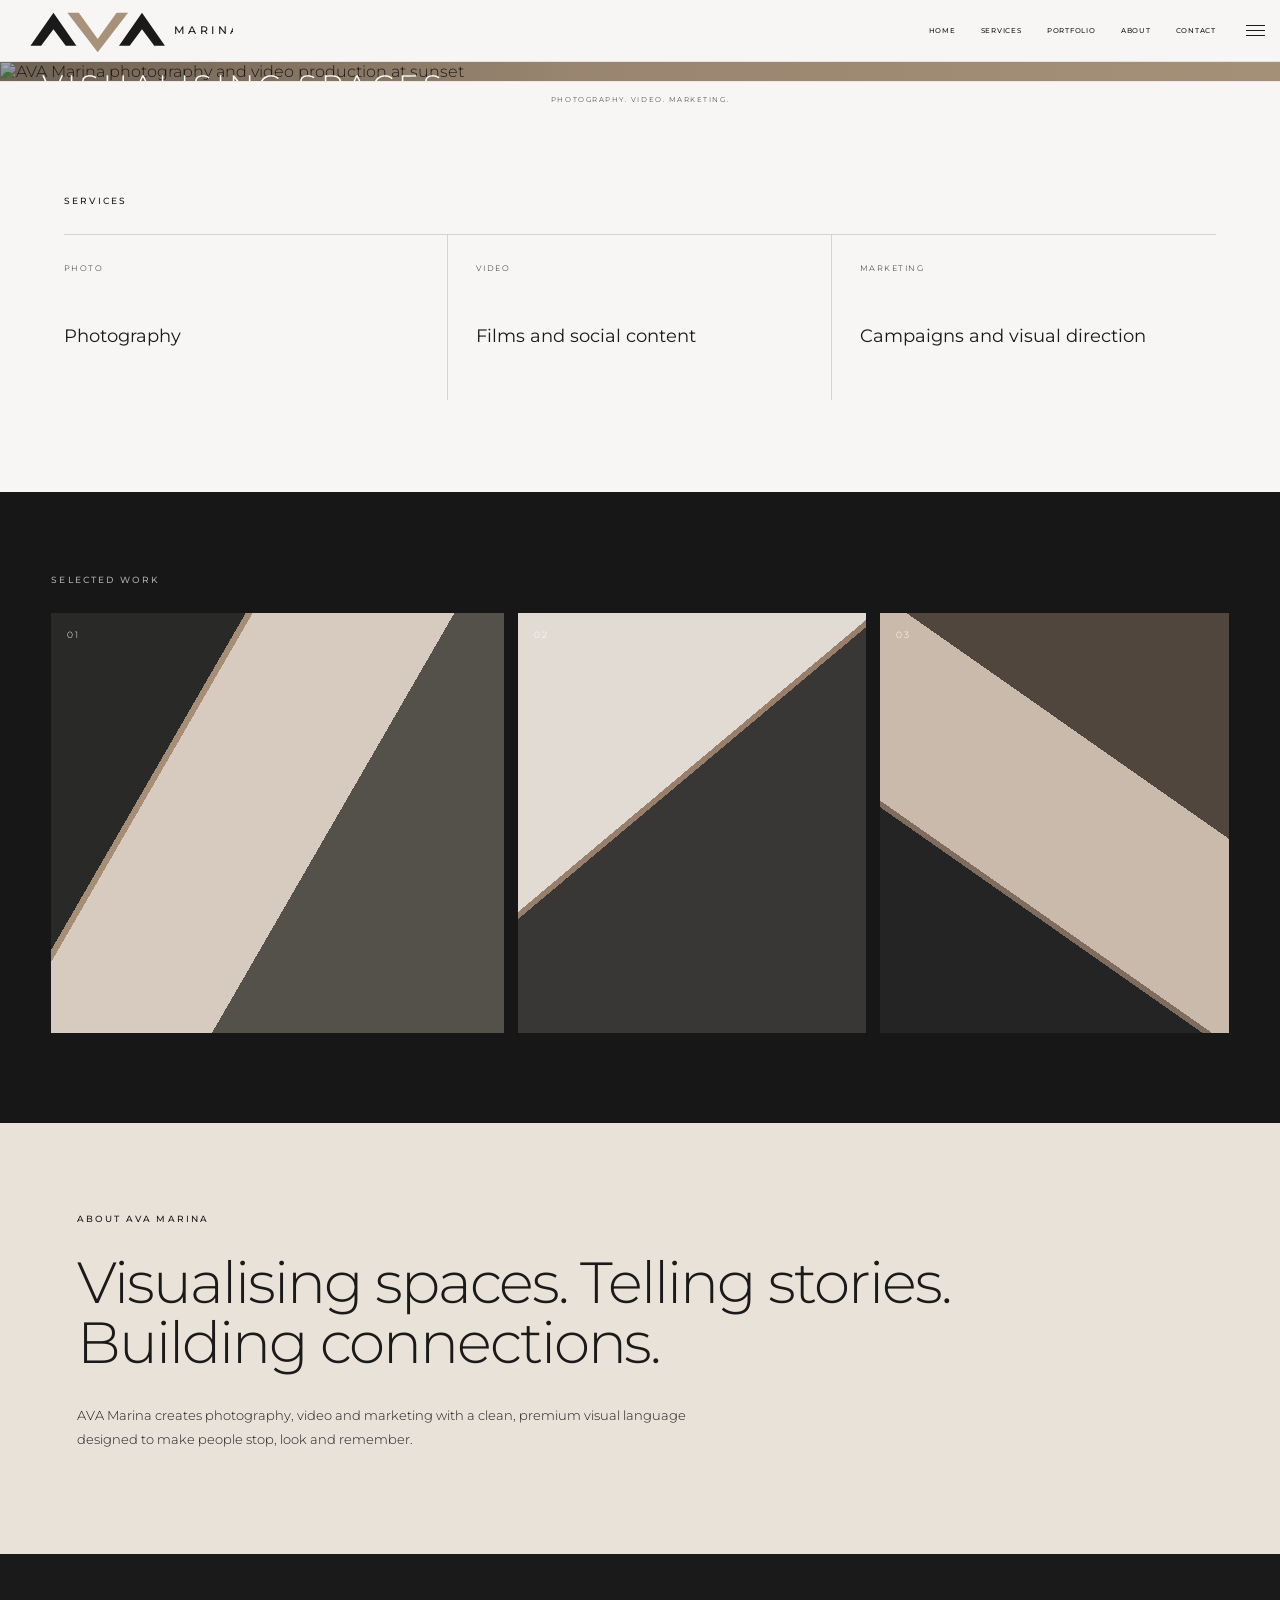
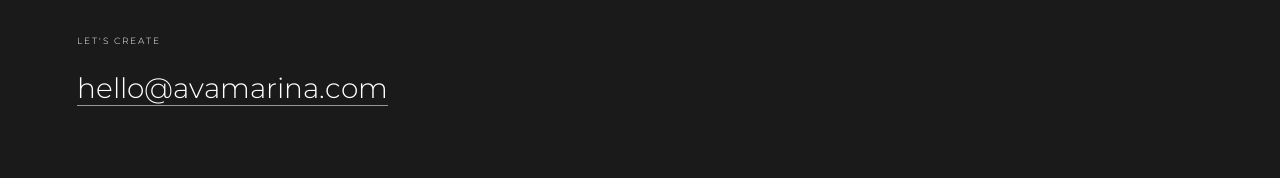
==== index.html @ 5faf7d28 "Add files via upload" ====
<!doctype html>
<html lang="en">
<head>
  <meta charset="utf-8">
  <meta name="viewport" content="width=device-width, initial-scale=1">
  <meta name="theme-color" content="#f7f6f4">
  <title>AVA Marina — Photography, Video & Marketing</title>
  <meta name="description" content="AVA Marina — photography, video and marketing.">
  <link rel="preconnect" href="https://fonts.googleapis.com">
  <link rel="preconnect" href="https://fonts.gstatic.com" crossorigin>
  <link href="https://fonts.googleapis.com/css2?family=Montserrat:wght@300;400;500;600&display=swap" rel="stylesheet">
  <link rel="stylesheet" href="styles.css">
</head>
<body>
<header class="topbar">
  <a class="brand brand-horizontal" href="#" aria-label="AVA Marina home">
    <svg viewBox="0 0 250 66" class="horizontal-logo" role="img" aria-label="AVA Marina">
      <g transform="translate(0,3)">
        <path d="M3 49 31 9l28 40H46L31 29 16 49Z" fill="#1A1A1A"/>
        <path d="M48 9h14l23 32 23-32h14L85 57Z" fill="#A8927A"/>
        <path d="M111 49 139 9l28 40h-13l-15-20-15 20Z" fill="#1A1A1A"/>
      </g>
      <text x="178" y="38" font-family="Montserrat, Arial, sans-serif" font-size="13" font-weight="500" letter-spacing="4.2" fill="#1A1A1A">MARINA</text>
    </svg>
  </a>

  <nav>
    <a href="#">HOME</a>
    <a href="#services">SERVICES</a>
    <a href="#portfolio">PORTFOLIO</a>
    <a href="#about">ABOUT</a>
    <a href="#contact">CONTACT</a>
  </nav>

  <button class="menu" aria-label="Menu" aria-expanded="false">
    <span></span><span></span><span></span>
  </button>
</header>

<main>
  <section class="hero">
    <img src="assets/hero-clean.png" alt="AVA Marina photography and video production at sunset">
    <div class="hero-overlay"></div>
    <div class="hero-copy">
      <h1>VISUALISING SPACES.<br>TELLING STORIES.<br>BUILDING CONNECTIONS.</h1>
      <a class="hero-btn" href="#contact">LET'S CREATE</a>
    </div>
  </section>

  <section class="tagline">
    PHOTOGRAPHY. VIDEO. MARKETING.
  </section>

  <section class="below" id="services">
    <p class="eyebrow">SERVICES</p>
    <div class="service-grid">
      <a href="photography.html"><span>PHOTO</span><strong>Photography</strong></a>
      <a href="video.html"><span>VIDEO</span><strong>Films and social content</strong></a>
      <a href="marketing.html"><span>MARKETING</span><strong>Campaigns and visual direction</strong></a>
    </div>
  </section>

  <section class="portfolio" id="portfolio">
    <p class="eyebrow light">SELECTED WORK</p>
    <div class="portfolio-grid">
      <div class="portfolio-card card-a"><span>01</span></div>
      <div class="portfolio-card card-b"><span>02</span></div>
      <div class="portfolio-card card-c"><span>03</span></div>
    </div>
  </section>

  <section class="about" id="about">
    <p class="eyebrow">ABOUT AVA MARINA</p>
    <h2>Visualising spaces. Telling stories. Building connections.</h2>
    <p class="about-copy">AVA Marina creates photography, video and marketing with a clean, premium visual language designed to make people stop, look and remember.</p>
  </section>

  <section class="contact" id="contact">
    <p>LET'S CREATE</p>
    <a href="mailto:hello@avamarina.com">hello@avamarina.com</a>
  </section>
</main>

<script>
const btn = document.querySelector('.menu');
const nav = document.querySelector('nav');
btn?.addEventListener('click', () => {
  const open = nav.classList.toggle('open');
  btn.setAttribute('aria-expanded', String(open));
});
</script>
</body>
</html>
---- styles.css ----
:root{
  --charcoal:#1A1A1A;
  --taupe:#A8927A;
  --sand:#D9D2C7;
  --off:#F7F6F4;
}
*{box-sizing:border-box}
html{scroll-behavior:smooth}
body{
  margin:0;
  background:var(--off);
  color:var(--charcoal);
  font-family:"Montserrat",Arial,sans-serif;
  font-weight:300;
}
a{color:inherit;text-decoration:none}

.topbar{
  height:62px;
  display:grid;
  grid-template-columns:1fr auto auto;
  align-items:center;
  gap:26px;
  padding:0 12px 0 28px;
  background:var(--off);
  border-bottom:1px solid rgba(0,0,0,.08);
}
.brand-horizontal{
  display:flex;
  align-items:center;
  width:max-content;
}
.horizontal-logo{
  width:205px;
  height:auto;
  display:block;
}
nav{
  display:flex;
  align-items:center;
  gap:25px;
  justify-self:end;
}
nav a{
  font-size:7px;
  letter-spacing:.11em;
  font-weight:500;
}
.menu{
  border:0;
  background:transparent;
  width:26px;
  height:28px;
  padding:4px;
  display:flex;
  flex-direction:column;
  justify-content:center;
  gap:4px;
}
.menu span{
  width:19px;
  height:1px;
  background:var(--charcoal);
  display:block;
}

.hero{
  position:relative;
  width:100%;
  overflow:hidden;
  background:#a8927a;
}
.hero img{
  display:block;
  width:100%;
  height:auto;
}
.hero-overlay{
  position:absolute;
  inset:0;
  background:linear-gradient(90deg,rgba(20,20,20,.38) 0%,rgba(20,20,20,.10) 45%,rgba(20,20,20,.02) 100%);
}
.hero-copy{
  position:absolute;
  left:3.3%;
  top:21%;
  z-index:2;
  color:#fff;
  display:flex;
  flex-direction:column;
  align-items:flex-start;
}
.hero-copy h1{
  margin:0 0 26px;
  font-size:clamp(22px,2.4vw,40px);
  line-height:1.35;
  letter-spacing:.13em;
  font-weight:300;
  text-shadow:0 1px 4px rgba(0,0,0,.12);
}
.hero-btn{
  width:142px;
  height:46px;
  display:flex;
  align-items:center;
  justify-content:center;
  text-align:center;
  border:1px solid rgba(255,255,255,.9);
  font-size:9px;
  letter-spacing:.13em;
  font-weight:500;
  line-height:1;
  transition:.2s ease;
}
.hero-btn:hover{
  background:#fff;
  color:#1a1a1a;
}

.tagline{
  height:36px;
  display:flex;
  align-items:center;
  justify-content:center;
  font-size:7px;
  letter-spacing:.22em;
  border-top:1px solid rgba(0,0,0,.06);
}

.below{
  padding:78px 5vw 92px;
}
.eyebrow{
  margin:0 0 28px;
  font-size:9px;
  letter-spacing:.24em;
  font-weight:500;
}
.service-grid{
  display:grid;
  grid-template-columns:repeat(3,1fr);
  border-top:1px solid rgba(0,0,0,.14);
}
.service-grid a{
  min-height:165px;
  padding:28px 28px 22px 0;
  border-right:1px solid rgba(0,0,0,.14);
}
.service-grid a+a{padding-left:28px}
.service-grid a:last-child{border-right:0}
.service-grid span{
  display:block;
  font-size:8px;
  letter-spacing:.18em;
  margin-bottom:52px;
}
.service-grid strong{
  font-size:18px;
  font-weight:400;
}

.portfolio{
  padding:82px 4vw 90px;
  background:#171717;
  color:#fff;
}
.eyebrow.light{color:#aaa}
.portfolio-grid{
  display:grid;
  grid-template-columns:1.3fr 1fr 1fr;
  gap:14px;
}
.portfolio-card{
  min-height:420px;
  position:relative;
  overflow:hidden;
}
.portfolio-card span{
  position:absolute;
  top:16px;
  left:16px;
  font-size:9px;
  letter-spacing:.16em;
}
.card-a{
  background:linear-gradient(120deg,#292a28 0 28%,#a58d76 28% 29%,#d7cbc0 29% 58%,#54504a 58%);
}
.card-b{
  background:linear-gradient(140deg,#e2dbd3 0 42%,#987f6b 42% 43%,#393735 43%);
}
.card-c{
  background:linear-gradient(35deg,#242424 0 34%,#806c5c 34% 35%,#c9baab 35% 66%,#50463d 66%);
}

.about{
  padding:90px 6vw;
  background:#E9E2D9;
}
.about h2{
  margin:0;
  max-width:950px;
  font-size:clamp(34px,4.5vw,62px);
  line-height:1.05;
  font-weight:300;
  letter-spacing:-.035em;
}
.about-copy{
  max-width:660px;
  margin-top:30px;
  font-size:13px;
  line-height:1.85;
}

.contact{
  padding:72px 6vw;
  background:var(--charcoal);
  color:#fff;
}
.contact p{
  font-size:9px;
  letter-spacing:.22em;
}
.contact a{
  display:inline-block;
  margin-top:16px;
  font-size:28px;
  border-bottom:1px solid rgba(255,255,255,.55);
}

@media(max-width:820px){
  .topbar{
    height:66px;
    grid-template-columns:1fr auto;
    padding:0 18px;
    position:relative;
    z-index:10;
  }
  .horizontal-logo{width:180px}
  nav{
    display:none;
    position:absolute;
    top:66px;
    left:0;
    right:0;
    background:var(--off);
    padding:18px;
    flex-direction:column;
    align-items:flex-start;
    border-top:1px solid rgba(0,0,0,.08);
  }
  nav.open{display:flex}
  .hero{aspect-ratio:16/10}
  .hero img{
    width:100%;
    height:100%;
    object-fit:cover;
    object-position:center;
  }
  .hero-copy{left:7%;top:18%}
  .hero-copy h1{
    font-size:clamp(18px,5.6vw,26px);
    line-height:1.45;
    letter-spacing:.11em;
  }
  .hero-btn{
    width:132px;
    height:42px;
    font-size:8px;
  }
  .tagline{
    font-size:6px;
    letter-spacing:.15em;
    text-align:center;
    padding:0 16px;
  }
  .service-grid{grid-template-columns:1fr}
  .service-grid a,.service-grid a+a{
    min-height:118px;
    padding:24px 0;
    border-right:0;
    border-bottom:1px solid rgba(0,0,0,.14);
  }
  .service-grid span{margin-bottom:24px}
  .portfolio-grid{grid-template-columns:1fr}
  .portfolio-card{min-height:320px}
}
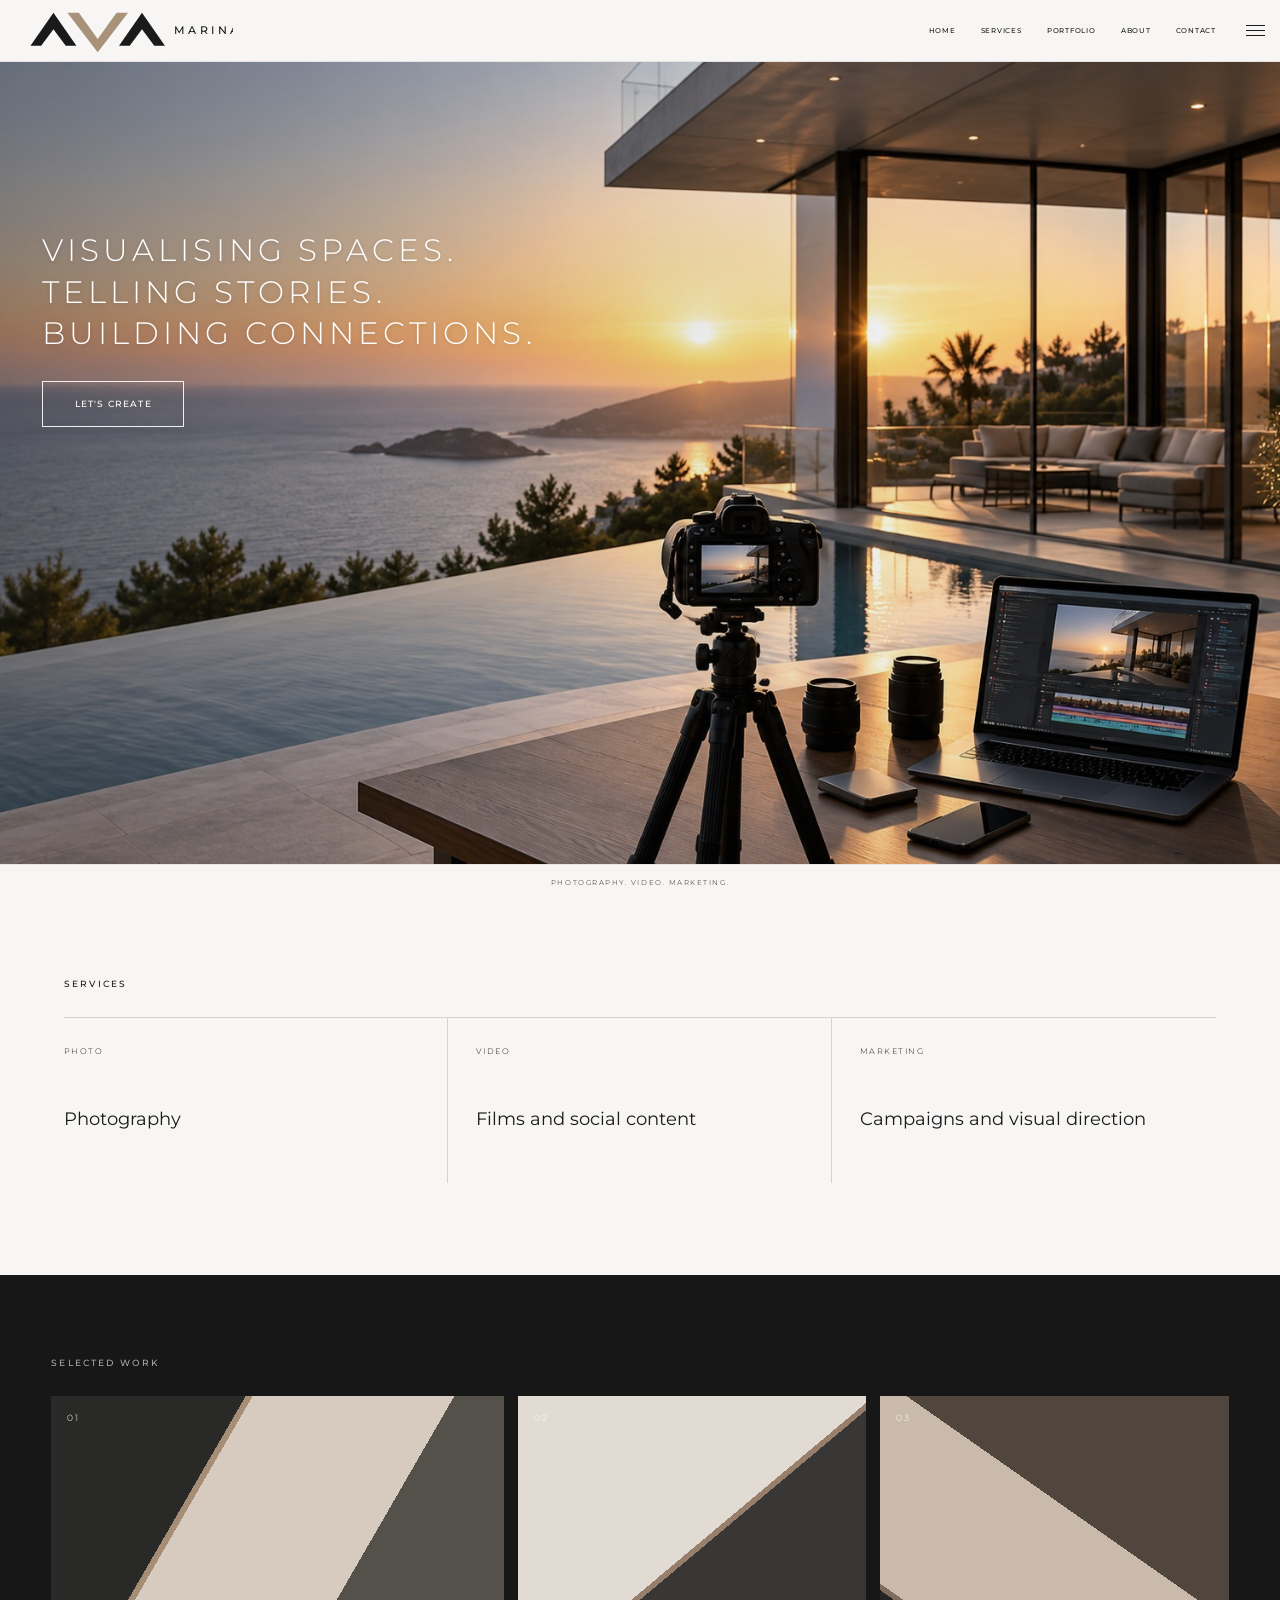
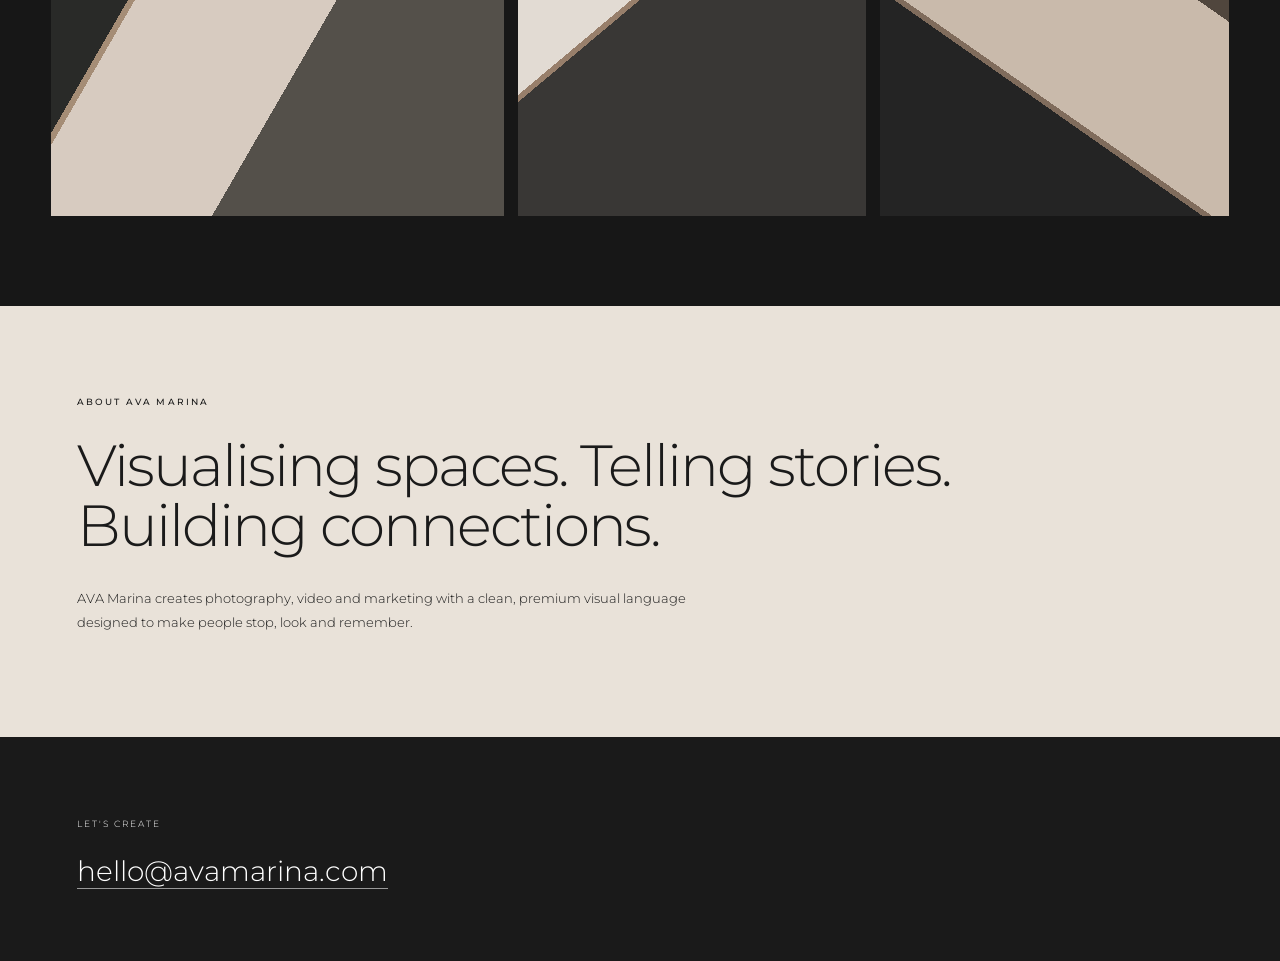
==== commit 3866ed59: "Add files via upload" ====
--- a/index.html
+++ b/index.html
@@ -38,8 +38,7 @@
 </header>
 
 <main>
-  <section class="hero">
-    <img src="assets/hero-clean.png" alt="AVA Marina photography and video production at sunset">
+  <section class="hero" aria-label="AVA Marina photography, video and marketing">
     <div class="hero-overlay"></div>
     <div class="hero-copy">
       <h1>VISUALISING SPACES.<br>TELLING STORIES.<br>BUILDING CONNECTIONS.</h1>
--- a/styles.css
+++ b/styles.css
@@ -68,13 +68,12 @@
 .hero{
   position:relative;
   width:100%;
+  min-height:calc(100vh - 98px);
   overflow:hidden;
-  background:#a8927a;
-}
-.hero img{
-  display:block;
-  width:100%;
-  height:auto;
+  background-image:url("assets/hero.jpg");
+  background-size:cover;
+  background-position:center center;
+  background-repeat:no-repeat;
 }
 .hero-overlay{
   position:absolute;
@@ -250,12 +249,10 @@
     border-top:1px solid rgba(0,0,0,.08);
   }
   nav.open{display:flex}
-  .hero{aspect-ratio:16/10}
-  .hero img{
-    width:100%;
-    height:100%;
-    object-fit:cover;
-    object-position:center;
+  .hero{
+    min-height:68vh;
+    aspect-ratio:auto;
+    background-position:center center;
   }
   .hero-copy{left:7%;top:18%}
   .hero-copy h1{
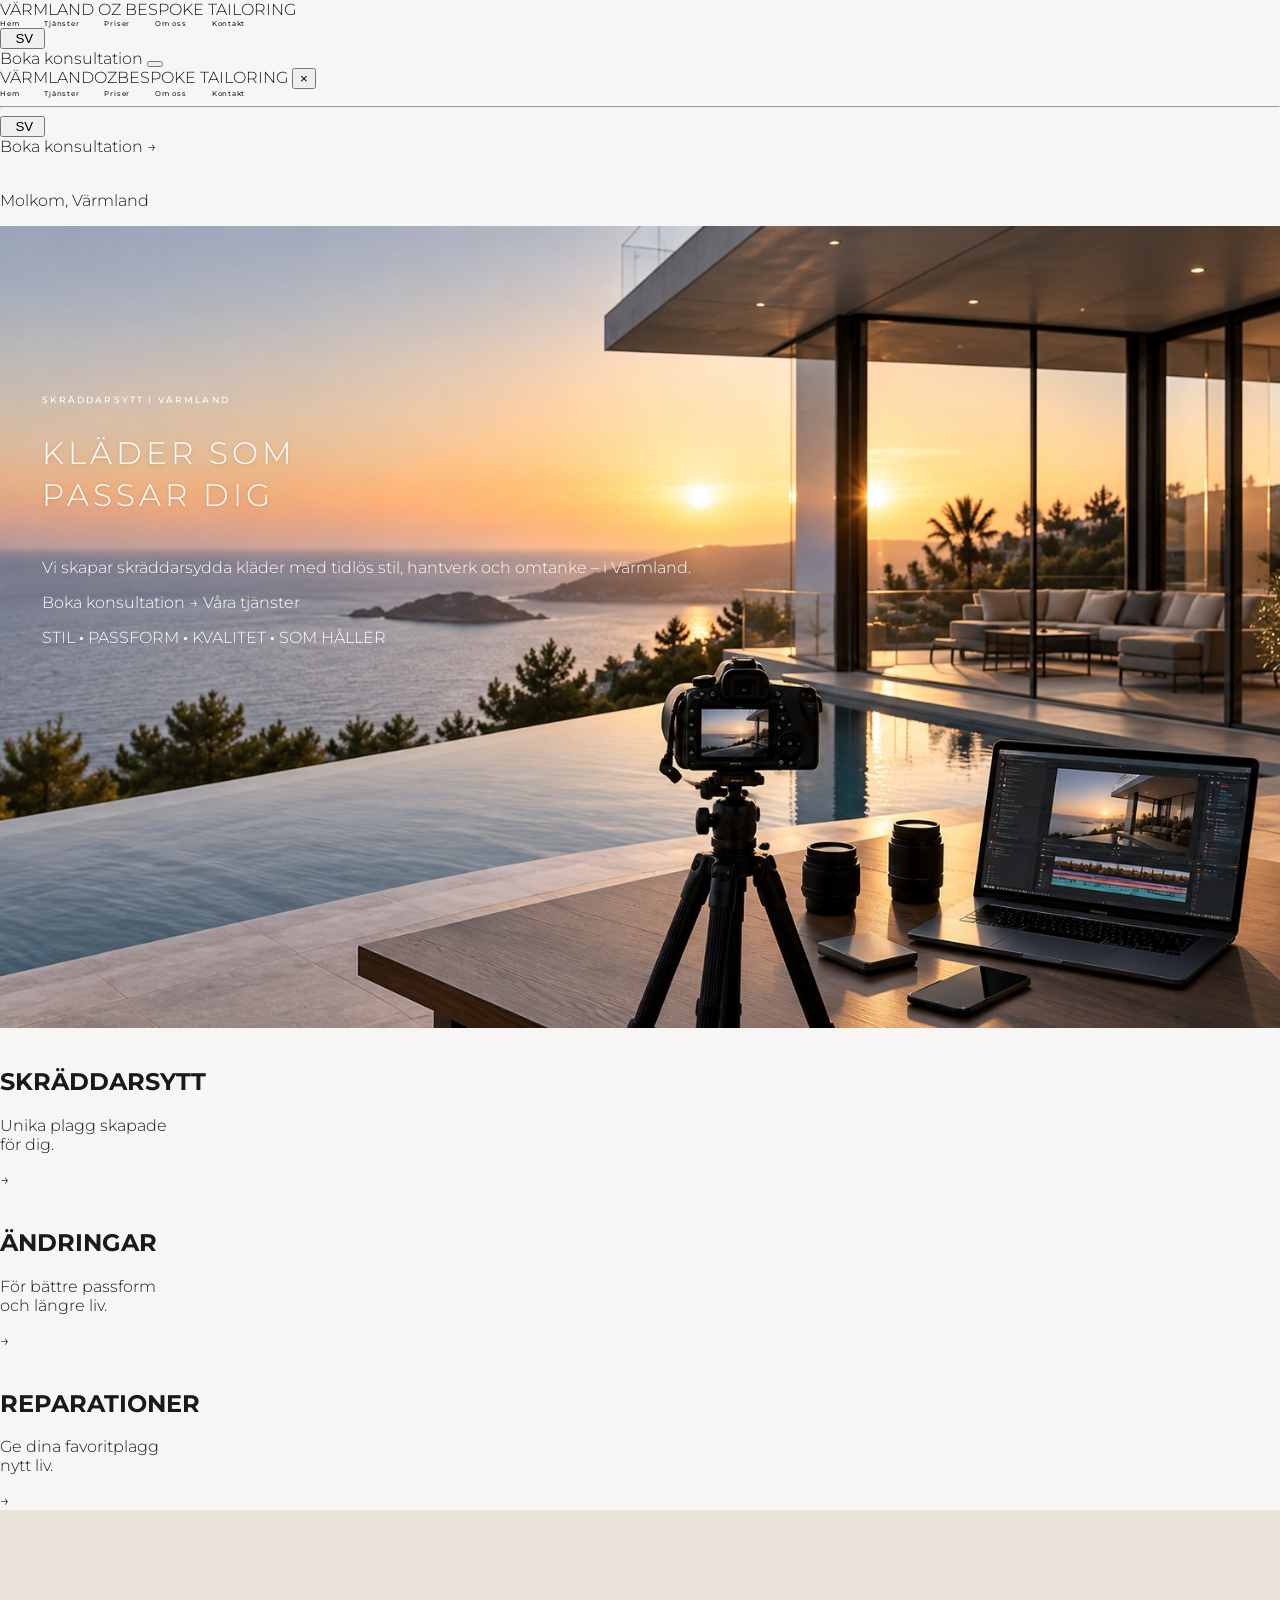
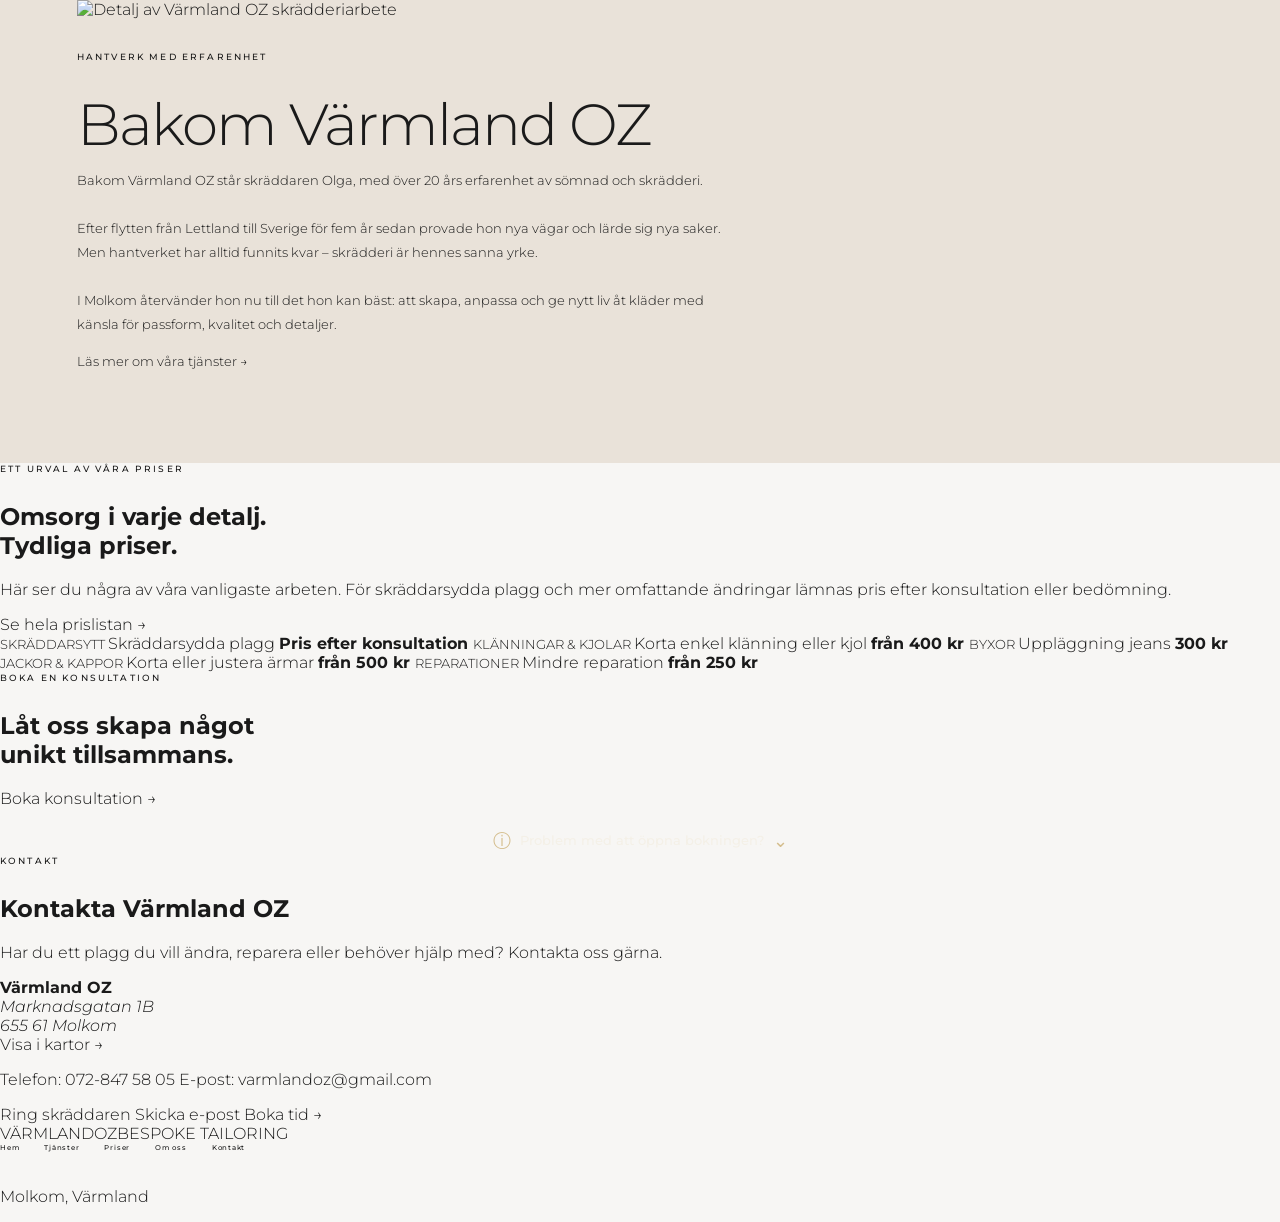
==== commit cef91ee0: "Add files via upload" ====
--- a/index.html
+++ b/index.html
@@ -1,92 +1,440 @@
 <!doctype html>
-<html lang="en">
+<html lang="sv">
 <head>
-  <meta charset="utf-8">
-  <meta name="viewport" content="width=device-width, initial-scale=1">
-  <meta name="theme-color" content="#f7f6f4">
-  <title>AVA Marina — Photography, Video & Marketing</title>
-  <meta name="description" content="AVA Marina — photography, video and marketing.">
+  <meta charset="utf-8" />
+  <meta name="viewport" content="width=device-width, initial-scale=1" />
+  <meta name="description" content="Värmland OZ är ett skrädderi i Molkom, Värmland. Skräddarsytt, klädändringar och reparationer med fokus på passform, kvalitet och hantverk." />
+<title>Skräddare i Värmland | Värmland OZ i Molkom</title>
   <link rel="preconnect" href="https://fonts.googleapis.com">
   <link rel="preconnect" href="https://fonts.gstatic.com" crossorigin>
-  <link href="https://fonts.googleapis.com/css2?family=Montserrat:wght@300;400;500;600&display=swap" rel="stylesheet">
-  <link rel="stylesheet" href="styles.css">
+  <link href="https://fonts.googleapis.com/css2?family=Cormorant+Garamond:wght@400;500;600&family=Montserrat:wght@400;500;600&display=swap" rel="stylesheet">
+  <link rel="stylesheet" href="styles.css?v=16" />
+  <link rel="stylesheet" href="contact-v11.css?v=16" />
+<script type="application/ld+json">
+{
+  "@context": "https://schema.org",
+  "@type": "LocalBusiness",
+  "name": "Värmland OZ",
+  "description": "Skrädderi i Molkom, Värmland med skräddarsytt, klädändringar och reparationer.",
+  "telephone": "+46728475805",
+  "email": "varmlandoz@gmail.com",
+  "address": {
+    "@type": "PostalAddress",
+    "streetAddress": "Marknadsgatan 1B",
+    "postalCode": "655 61",
+    "addressLocality": "Molkom",
+    "addressRegion": "Värmland",
+    "addressCountry": "SE"
+  },
+  "areaServed": {
+    "@type": "AdministrativeArea",
+    "name": "Värmland"
+  }
+}
+</script>
+    <!-- Värmland OZ – webbplatsikon -->
+  <link
+    rel="icon"
+    type="image/png"
+    sizes="512x512"
+    href="./assets/icons/favicon.png?v=1"
+  >
+
+  <link
+    rel="apple-touch-icon"
+    sizes="180x180"
+    href="./assets/icons/favicon.png?v=1"
+  >
+
+  <meta name="theme-color" content="#123f35">
+
+<style>
+.booking-help{max-width:480px;margin:20px auto 0;color:#F4F0E7;text-align:left}
+.booking-help summary{display:flex;align-items:center;justify-content:center;gap:9px;cursor:pointer;list-style:none;font:500 13px/1.5 Montserrat,sans-serif;color:#F4F0E7;text-align:center}
+.booking-help summary::-webkit-details-marker{display:none}
+.booking-help summary::before{content:'ⓘ';font-size:18px;color:#D4BD8C}
+.booking-help summary::after{content:'⌄';font-size:18px;color:#D4BD8C}
+.booking-help[open] summary::after{transform:rotate(180deg)}
+.booking-help-content{margin-top:12px;padding:17px 19px;border:1px solid rgba(212,189,140,.3);border-radius:10px;background:rgba(21,61,50,.90);font:400 13px/1.7 Montserrat,sans-serif}
+.booking-help-content p{margin:0 0 12px;color:#F4F0E7}
+.booking-copy-link{border:1px solid #D4BD8C;border-radius:5px;background:transparent;color:#F4F0E7;padding:10px 13px;cursor:pointer;font:500 12px Montserrat,sans-serif}
+.booking-copy-status{display:block;min-height:1.4em;margin-top:7px;color:#F4F0E7;font-size:12px}
+@media(max-width:650px){.booking-help{max-width:94%}.booking-help-content{padding:15px}}
+</style>
 </head>
 <body>
-<header class="topbar">
-  <a class="brand brand-horizontal" href="#" aria-label="AVA Marina home">
-    <svg viewBox="0 0 250 66" class="horizontal-logo" role="img" aria-label="AVA Marina">
-      <g transform="translate(0,3)">
-        <path d="M3 49 31 9l28 40H46L31 29 16 49Z" fill="#1A1A1A"/>
-        <path d="M48 9h14l23 32 23-32h14L85 57Z" fill="#A8927A"/>
-        <path d="M111 49 139 9l28 40h-13l-15-20-15 20Z" fill="#1A1A1A"/>
-      </g>
-      <text x="178" y="38" font-family="Montserrat, Arial, sans-serif" font-size="13" font-weight="500" letter-spacing="4.2" fill="#1A1A1A">MARINA</text>
-    </svg>
+  <header class="site-header" id="top">
+    <a class="brand" href="#top" aria-label="Värmland OZ startsida">
+      <span class="brand-top">VÄRMLAND</span>
+      <span class="brand-main"><i></i>OZ<i></i></span>
+      <span class="brand-sub">BESPOKE TAILORING</span>
+    </a>
+
+    <nav class="desktop-nav" aria-label="Huvudmeny">
+      <a class="active" href="#top" data-i18n="nav.home">Hem</a>
+      <a href="tjanster.html" data-i18n="nav.services">Tjänster</a>
+      <a href="priser.html" data-i18n="nav.prices">Priser</a>
+      <a href="#about" data-i18n="nav.about">Om oss</a>
+      <a href="#contact" data-i18n="nav.contact">Kontakt</a>
+    </nav>
+
+    <div class="header-actions">
+      <div class="language-switcher">
+  <button class="language" type="button" aria-label="Byt språk" aria-haspopup="true" aria-expanded="false">
+    <img class="globe-icon" src="assets/icons/globe.svg" alt="">
+    <img class="flag-icon current-flag" src="assets/icons/flag-se.svg" alt="">
+    <span class="current-lang">SV</span>
+    <img class="chevron-icon" src="assets/icons/chevron-down.svg" alt="">
+  </button>
+  <div class="language-menu" role="menu" hidden>
+    <button type="button" data-lang="sv"><img src="assets/icons/flag-se.svg" alt=""><span>Svenska</span><small>SV</small></button>
+    <button type="button" data-lang="en"><img src="assets/icons/flag-gb.svg" alt=""><span>English</span><small>EN</small></button>
+    <button type="button" data-lang="ru"><img src="assets/icons/flag-ru.svg" alt=""><span>Русский</span><small>RU</small></button>
+  </div>
+</div>
+<a class="btn btn-outline desktop-book" href="https://script.google.com/macros/s/AKfycbz18TA--YGLsG0kHbS173jrMC9ok10OTdBmJp885Dc12YzWjy7zMIn8ZKbf1NQsIA8Z/exec" data-i18n="nav.book">Boka konsultation</a>
+      <button class="menu-toggle" type="button" aria-label="Öppna meny" aria-expanded="false">
+        <span></span><span></span><span></span>
+      </button>
+    </div>
+  </header>
+
+  <aside class="mobile-menu" aria-hidden="true">
+    <div class="mobile-menu-top">
+      <a class="brand brand-small" href="#top">
+        <span class="brand-top">VÄRMLAND</span><span class="brand-main"><i></i>OZ<i></i></span><span class="brand-sub">BESPOKE TAILORING</span>
+      </a>
+      <button class="menu-close" type="button" aria-label="Stäng meny">×</button>
+    </div>
+    <nav aria-label="Mobilmeny">
+      <a class="active" href="#top" data-i18n="nav.home">Hem</a>
+      <a href="tjanster.html" data-i18n="nav.services">Tjänster</a>
+      <a href="priser.html" data-i18n="nav.prices">Priser</a>
+      <a href="#about" data-i18n="nav.about">Om oss</a>
+      <a href="#contact" data-i18n="nav.contact">Kontakt</a>
+    </nav>
+    <hr>
+    <div class="language-switcher mobile-language-switcher">
+  <button class="language" type="button" aria-label="Byt språk" aria-haspopup="true" aria-expanded="false">
+    <img class="globe-icon" src="assets/icons/globe.svg" alt="">
+    <img class="flag-icon current-flag" src="assets/icons/flag-se.svg" alt="">
+    <span class="current-lang">SV</span>
+    <img class="chevron-icon" src="assets/icons/chevron-down.svg" alt="">
+  </button>
+  <div class="language-menu" role="menu" hidden>
+    <button type="button" data-lang="sv"><img src="assets/icons/flag-se.svg" alt=""><span>Svenska</span><small>SV</small></button>
+    <button type="button" data-lang="en"><img src="assets/icons/flag-gb.svg" alt=""><span>English</span><small>EN</small></button>
+    <button type="button" data-lang="ru"><img src="assets/icons/flag-ru.svg" alt=""><span>Русский</span><small>RU</small></button>
+  </div>
+</div>
+   <a class="btn btn-gold" href="https://script.google.com/macros/s/AKfycbz18TA--YGLsG0kHbS173jrMC9ok10OTdBmJp885Dc12YzWjy7zMIn8ZKbf1NQsIA8Z/exec" data-i18n="nav.bookArrow">Boka konsultation →</a>
+<div class="socials">
+  <a href="https://www.instagram.com/ozseamstress?stkn=aGR5ODV6bmNsZjZr"
+     target="_blank"
+     rel="noopener noreferrer"
+     aria-label="Instagram">
+    <img src="assets/icons/instagram.svg" alt="">
   </a>
 
-  <nav>
-    <a href="#">HOME</a>
-    <a href="#services">SERVICES</a>
-    <a href="#portfolio">PORTFOLIO</a>
-    <a href="#about">ABOUT</a>
-    <a href="#contact">CONTACT</a>
-  </nav>
-
-  <button class="menu" aria-label="Menu" aria-expanded="false">
-    <span></span><span></span><span></span>
-  </button>
-</header>
-
-<main>
-  <section class="hero" aria-label="AVA Marina photography, video and marketing">
-    <div class="hero-overlay"></div>
-    <div class="hero-copy">
-      <h1>VISUALISING SPACES.<br>TELLING STORIES.<br>BUILDING CONNECTIONS.</h1>
-      <a class="hero-btn" href="#contact">LET'S CREATE</a>
+  <a href="https://www.facebook.com/p/V%C3%A4rmland-OZ-61594386689216/"
+     target="_blank"
+     rel="noopener noreferrer"
+     aria-label="Facebook" class="facebook-social">
+    <img src="assets/icons/facebook.svg" alt="">
+  </a>
+</div>    
+    <p class="location"><img src="assets/icons/location-pin.svg" alt=""><span>Molkom, Värmland</span></p>
+  </aside>
+  <div class="menu-backdrop" hidden></div>
+
+  <main>
+    <section class="hero">
+      <picture class="hero-media" aria-hidden="true">
+        <source media="(max-width: 650px)" srcset="assets/hero-mobile-v2.png">
+        <img src="assets/hero-desktop-v2.png" alt="">
+      </picture>
+      <div class="hero-shade" aria-hidden="true"></div>
+      <div class="hero-copy">
+        <p class="eyebrow" data-i18n="hero.eyebrow">SKRÄDDARSYTT I VÄRMLAND</p>
+        <h1 data-i18n-html="hero.title">KLÄDER SOM<br>PASSAR DIG</h1>
+        <div class="gold-rule"></div>
+        <p class="lead" data-i18n="hero.lead">Vi skapar skräddarsydda kläder med tidlös stil, hantverk och omtanke – i Värmland.</p>
+        <div class="hero-buttons">
+         <a class="btn btn-gold" href="https://script.google.com/macros/s/AKfycbz18TA--YGLsG0kHbS173jrMC9ok10OTdBmJp885Dc12YzWjy7zMIn8ZKbf1NQsIA8Z/exec" data-i18n="nav.bookArrow">Boka konsultation →</a>
+          <a class="btn btn-outline" href="tjanster.html" data-i18n="hero.services">Våra tjänster</a>
+        </div>
+        <p class="values" data-i18n-html="hero.values">STIL <b>·</b> PASSFORM <b>·</b> KVALITET <b>·</b> SOM HÅLLER</p>
+      </div>
+    </section>
+
+    <section class="services" id="services">
+      <article>
+        <div class="service-icon" aria-hidden="true"><img src="assets/icons/mannequin.svg" alt=""></div>
+        <h2 data-i18n="service.custom">SKRÄDDARSYTT</h2>
+        <p data-i18n-html="service.customText">Unika plagg skapade<br>för dig.</p>
+        <a href="tjanster.html#skraddarsytt" aria-label="Skräddarsytt">→</a>
+      </article>
+      <article>
+        <div class="service-icon" aria-hidden="true"><img src="assets/icons/scissors.svg" alt=""></div>
+        <h2 data-i18n="service.alter">ÄNDRINGAR</h2>
+        <p data-i18n-html="service.alterText">För bättre passform<br>och längre liv.</p>
+        <a href="tjanster.html#andringar" aria-label="Ändringar">→</a>
+      </article>
+      <article>
+        <div class="service-icon" aria-hidden="true"><img src="assets/icons/button.svg" alt=""></div>
+        <h2 data-i18n="service.repair">REPARATIONER</h2>
+        <p data-i18n-html="service.repairText">Ge dina favoritplagg<br>nytt liv.</p>
+        <a href="tjanster.html#reparationer" aria-label="Reparationer">→</a>
+      </article>
+    </section>
+
+<section class="about" id="about">
+  <div class="about-image">
+    <img
+      src="assets/craftsmanship-v2.png"
+      alt="Detalj av Värmland OZ skrädderiarbete"
+    />
+  </div>
+
+  <div class="about-copy">
+    <p class="eyebrow dark" data-i18n="about.eyebrow">
+      HANTVERK MED ERFARENHET
+    </p>
+
+    <h2 data-i18n="about.title">
+      Bakom Värmland OZ
+    </h2>
+
+    <div class="gold-rule"></div>
+
+    <div class="about-text-row">
+      <p data-i18n-html="about.text">
+        Bakom Värmland OZ står skräddaren Olga, med över 20 års
+        erfarenhet av sömnad och skrädderi.<br><br>
+
+        Efter flytten från Lettland till Sverige för fem år sedan
+        provade hon nya vägar och lärde sig nya saker. Men hantverket
+        har alltid funnits kvar – skrädderi är hennes sanna yrke.<br><br>
+
+        I Molkom återvänder hon nu till det hon kan bäst: att skapa,
+        anpassa och ge nytt liv åt kläder med känsla för passform,
+        kvalitet och detaljer.
+      </p>
     </div>
-  </section>
-
-  <section class="tagline">
-    PHOTOGRAPHY. VIDEO. MARKETING.
-  </section>
-
-  <section class="below" id="services">
-    <p class="eyebrow">SERVICES</p>
-    <div class="service-grid">
-      <a href="photography.html"><span>PHOTO</span><strong>Photography</strong></a>
-      <a href="video.html"><span>VIDEO</span><strong>Films and social content</strong></a>
-      <a href="marketing.html"><span>MARKETING</span><strong>Campaigns and visual direction</strong></a>
-    </div>
-  </section>
-
-  <section class="portfolio" id="portfolio">
-    <p class="eyebrow light">SELECTED WORK</p>
-    <div class="portfolio-grid">
-      <div class="portfolio-card card-a"><span>01</span></div>
-      <div class="portfolio-card card-b"><span>02</span></div>
-      <div class="portfolio-card card-c"><span>03</span></div>
-    </div>
-  </section>
-
-  <section class="about" id="about">
-    <p class="eyebrow">ABOUT AVA MARINA</p>
-    <h2>Visualising spaces. Telling stories. Building connections.</h2>
-    <p class="about-copy">AVA Marina creates photography, video and marketing with a clean, premium visual language designed to make people stop, look and remember.</p>
-  </section>
-
-  <section class="contact" id="contact">
-    <p>LET'S CREATE</p>
-    <a href="mailto:hello@avamarina.com">hello@avamarina.com</a>
-  </section>
-</main>
-
+
+    <a
+      class="btn btn-dark"
+      href="tjanster.html"
+      data-i18n="about.services"
+    >
+      Läs mer om våra tjänster →
+    </a>
+  </div>
+</section>
+
+<section class="home-price-teaser" id="prices">
+  <div class="price-teaser-intro">
+    <p class="eyebrow" data-i18n="homePrices.eyebrow">
+      ETT URVAL AV VÅRA PRISER
+    </p>
+
+    <h2 data-i18n-html="homePrices.title">
+      Omsorg i varje detalj.<br>Tydliga priser.
+    </h2>
+
+    <div class="gold-rule"></div>
+
+    <p data-i18n="homePrices.intro">
+      Här ser du några av våra vanligaste arbeten. För skräddarsydda
+      plagg och mer omfattande ändringar lämnas pris efter konsultation
+      eller bedömning.
+    </p>
+
+    <a
+      class="btn btn-gold"
+      href="priser.html"
+      data-i18n="prices.seeAll"
+    >
+      Se hela prislistan →
+    </a>
+  </div>
+
+  <div
+    class="price-teaser-list"
+    aria-label="Exempel på priser"
+  >
+    <a
+      class="price-teaser-row featured-price"
+      href="priser.html#skraddarsytt"
+    >
+      <span class="price-teaser-name">
+        <small data-i18n="homePrices.customCategory">
+          SKRÄDDARSYTT
+        </small>
+        <span data-i18n="homePrices.custom">
+          Skräddarsydda plagg
+        </span>
+      </span>
+
+      <strong data-i18n="homePrices.customPrice">
+        Pris efter konsultation
+      </strong>
+    </a>
+
+    <a class="price-teaser-row" href="priser.html">
+      <span class="price-teaser-name">
+        <small data-i18n="homePrices.dressesCategory">
+          KLÄNNINGAR &amp; KJOLAR
+        </small>
+        <span data-i18n="homePrices.dresses">
+          Korta enkel klänning eller kjol
+        </span>
+      </span>
+
+      <strong data-i18n="homePrices.dressesPrice">
+        från 400 kr
+      </strong>
+    </a>
+
+    <a class="price-teaser-row" href="priser.html">
+      <span class="price-teaser-name">
+        <small data-i18n="homePrices.trousersCategory">
+          BYXOR
+        </small>
+        <span data-i18n="homePrices.trousers">
+          Uppläggning jeans
+        </span>
+      </span>
+
+      <strong data-i18n="homePrices.trousersPrice">
+        300 kr
+      </strong>
+    </a>
+
+    <a class="price-teaser-row" href="priser.html">
+      <span class="price-teaser-name">
+        <small data-i18n="homePrices.jacketsCategory">
+          JACKOR &amp; KAPPOR
+        </small>
+        <span data-i18n="homePrices.jackets">
+          Korta eller justera ärmar
+        </span>
+      </span>
+
+      <strong data-i18n="homePrices.jacketsPrice">
+        från 500 kr
+      </strong>
+    </a>
+
+    <a class="price-teaser-row" href="priser.html">
+      <span class="price-teaser-name">
+        <small data-i18n="homePrices.repairsCategory">
+          REPARATIONER
+        </small>
+        <span data-i18n="homePrices.repairs">
+          Mindre reparation
+        </span>
+      </span>
+
+      <strong data-i18n="homePrices.repairsPrice">
+        från 250 kr
+      </strong>
+    </a>
+  </div>
+</section>
+
+    <section class="booking" id="booking">
+      <div class="booking-overlay"></div>
+      <div class="booking-copy">
+        <p class="eyebrow" data-i18n="booking.eyebrow">BOKA EN KONSULTATION</p>
+        <h2 data-i18n-html="booking.title">Låt oss skapa något<br>unikt tillsammans.</h2>
+     <a class="btn btn-gold" href="https://script.google.com/macros/s/AKfycbz18TA--YGLsG0kHbS173jrMC9ok10OTdBmJp885Dc12YzWjy7zMIn8ZKbf1NQsIA8Z/exec" data-i18n="nav.bookArrow">Boka konsultation →</a>
+        <details class="booking-help">
+          <summary>Problem med att öppna bokningen?</summary>
+          <div class="booking-help-content">
+            <p>Om du har flera Google-konton inloggade samtidigt kan bokningssidan ibland visa ett felmeddelande. Kopiera länken och öppna den i ett privat fönster (inkognitoläge), eller prova en annan webbläsare där du inte har flera Google-konton inloggade.</p>
+            <button class="booking-copy-link" type="button" id="booking-copy-link">Kopiera bokningslänk</button>
+            <span class="booking-copy-status" id="booking-copy-status" role="status" aria-live="polite"></span>
+          </div>
+        </details>
+      </div>
+    </section>
+
+    <section class="contact-section" id="contact">
+      <div class="contact-inner">
+        <p class="eyebrow dark" data-i18n="contact.eyebrow">KONTAKT</p>
+        <h2 data-i18n="contact.title">Kontakta Värmland OZ</h2>
+        <div class="gold-rule"></div>
+
+        <p class="contact-lead" data-i18n="contact.text">
+          Har du ett plagg du vill ändra, reparera eller behöver hjälp med? Kontakta oss gärna.
+        </p>
+
+        <div class="contact-details">
+          <strong>Värmland OZ</strong>
+          <address>
+            Marknadsgatan 1B<br>
+            655 61 Molkom
+          </address>
+          <a
+            class="contact-map"
+            href="https://www.google.com/maps/search/?api=1&query=Marknadsgatan%201B%2C%20655%2061%20Molkom"
+            target="_blank"
+            rel="noopener noreferrer"
+            data-i18n="contact.map"
+          >Visa i kartor →</a>
+
+          <p class="contact-lines">
+            <span><span data-i18n="contact.phoneLabel">Telefon:</span> <a href="tel:+46728475805">072-847 58 05</a></span>
+            <span><span data-i18n="contact.emailLabel">E-post:</span> <a href="mailto:varmlandoz@gmail.com">varmlandoz@gmail.com</a></span>
+          </p>
+        </div>
+
+        <div class="contact-actions">
+          <a class="btn btn-dark" href="tel:+46728475805" data-i18n="contact.call">Ring skräddaren</a>
+          <a class="btn btn-outline-contact" href="mailto:varmlandoz@gmail.com" data-i18n="contact.email">Skicka e-post</a>
+          <a class="btn btn-gold" href="https://script.google.com/macros/s/AKfycbz18TA--YGLsG0kHbS173jrMC9ok10OTdBmJp885Dc12YzWjy7zMIn8ZKbf1NQsIA8Z/exec" data-i18n="contact.book">Boka tid →</a>
+        </div>
+      </div>
+    </section>
+
+  </main>
+
+  <footer class="footer">
+    <a class="brand brand-small" href="#top">
+      <span class="brand-top">VÄRMLAND</span><span class="brand-main"><i></i>OZ<i></i></span><span class="brand-sub">BESPOKE TAILORING</span>
+    </a>
+    <nav><a class="active" href="#top" data-i18n="nav.home">Hem</a><a href="tjanster.html" data-i18n="nav.services">Tjänster</a><a href="priser.html" data-i18n="nav.prices">Priser</a><a href="#about" data-i18n="nav.about">Om oss</a><a href="#contact" data-i18n="nav.contact">Kontakt</a></nav>
+<div class="socials">
+  <a href="https://www.instagram.com/ozseamstress?stkn=aGR5ODV6bmNsZjZr"
+     target="_blank"
+     rel="noopener noreferrer"
+     aria-label="Instagram">
+    <img src="assets/icons/instagram.svg" alt="">
+  </a>
+
+  <a href="https://www.facebook.com/p/V%C3%A4rmland-OZ-61594386689216/"
+     target="_blank"
+     rel="noopener noreferrer"
+     aria-label="Facebook" class="facebook-social">
+    <img src="assets/icons/facebook.svg" alt="">
+  </a>
+</div>    <p class="location"><img src="assets/icons/location-pin.svg" alt=""><span>Molkom, Värmland</span></p>
+  </footer>
+
+  <script src="script.js?v=16"></script>
 <script>
-const btn = document.querySelector('.menu');
-const nav = document.querySelector('nav');
-btn?.addEventListener('click', () => {
-  const open = nav.classList.toggle('open');
-  btn.setAttribute('aria-expanded', String(open));
-});
+(function(){
+  const button=document.getElementById('booking-copy-link');
+  const status=document.getElementById('booking-copy-status');
+  if(!button||!status)return;
+  button.addEventListener('click',async function(){
+    const link=document.querySelector('.booking .btn-gold')?.href;
+    if(!link)return;
+    try{await navigator.clipboard.writeText(link);status.textContent='Länken är kopierad! Klistra in den i ett privat fönster.';}
+    catch(e){status.textContent='Kopiera länken här: '+link;}
+  });
+})();
 </script>
 </body>
 </html>
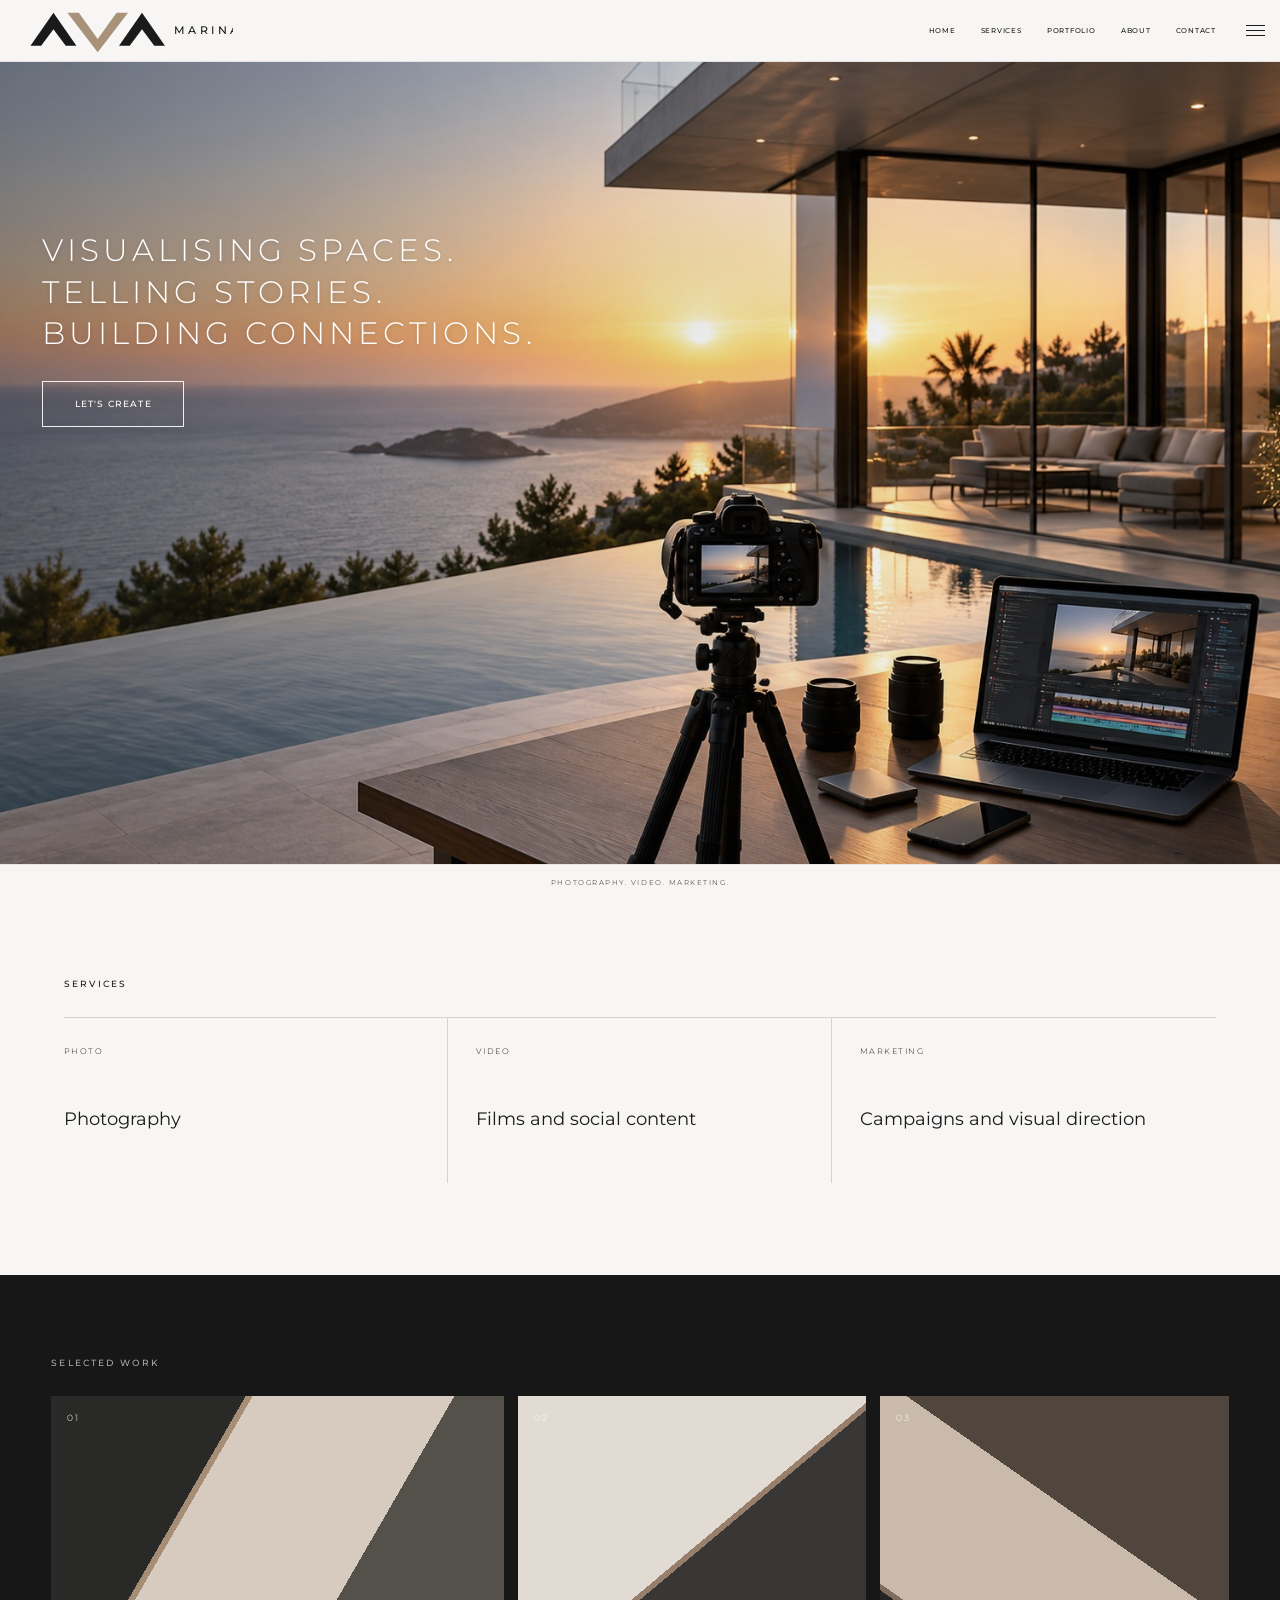
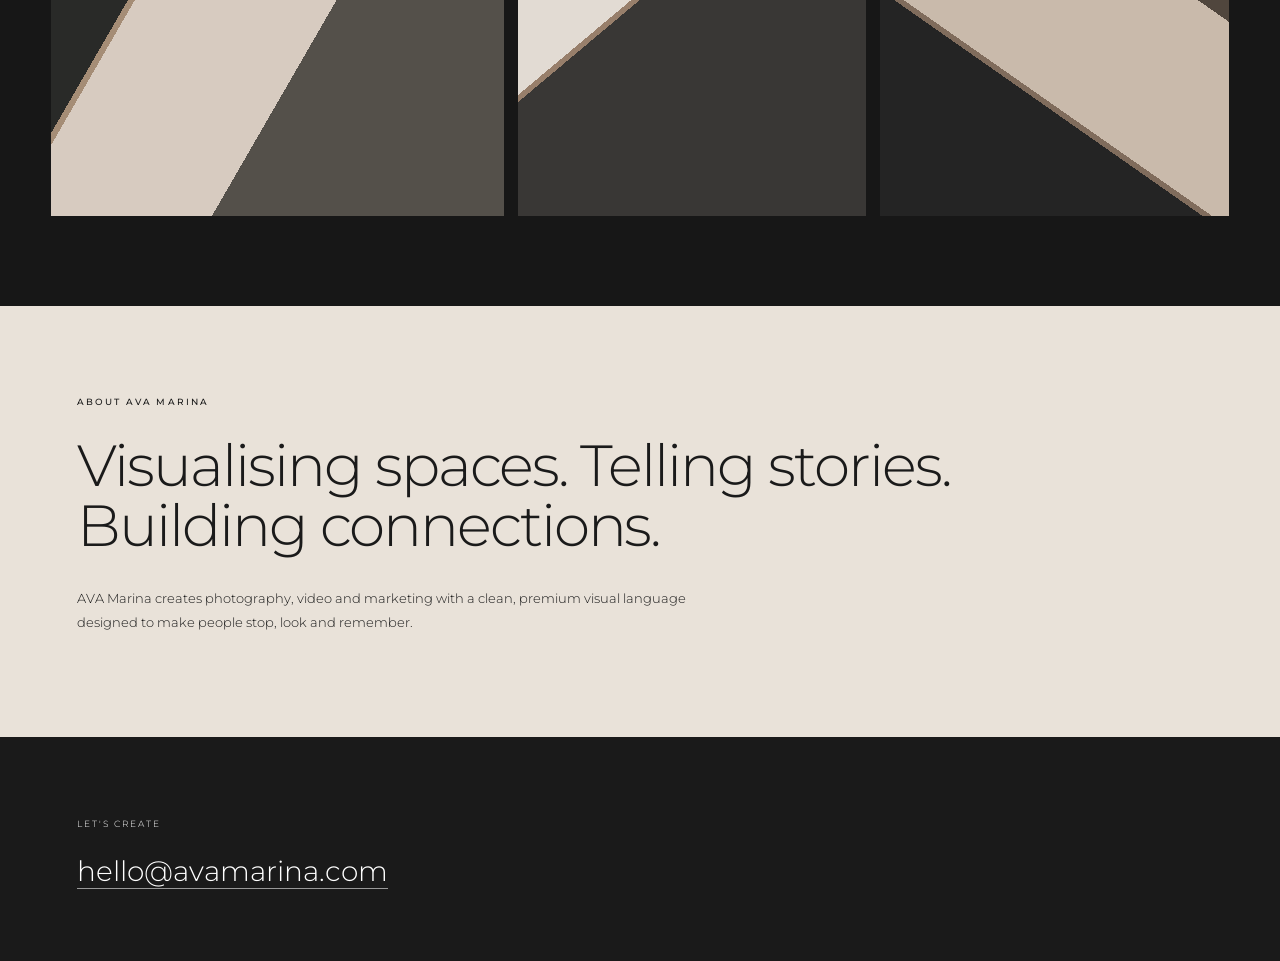
==== commit dd1e5a15: "Add files via upload" ====
--- a/index.html
+++ b/index.html
@@ -1,440 +1,92 @@
 <!doctype html>
-<html lang="sv">
+<html lang="en">
 <head>
-  <meta charset="utf-8" />
-  <meta name="viewport" content="width=device-width, initial-scale=1" />
-  <meta name="description" content="Värmland OZ är ett skrädderi i Molkom, Värmland. Skräddarsytt, klädändringar och reparationer med fokus på passform, kvalitet och hantverk." />
-<title>Skräddare i Värmland | Värmland OZ i Molkom</title>
+  <meta charset="utf-8">
+  <meta name="viewport" content="width=device-width, initial-scale=1">
+  <meta name="theme-color" content="#f7f6f4">
+  <title>AVA Marina — Photography, Video & Marketing</title>
+  <meta name="description" content="AVA Marina — photography, video and marketing.">
   <link rel="preconnect" href="https://fonts.googleapis.com">
   <link rel="preconnect" href="https://fonts.gstatic.com" crossorigin>
-  <link href="https://fonts.googleapis.com/css2?family=Cormorant+Garamond:wght@400;500;600&family=Montserrat:wght@400;500;600&display=swap" rel="stylesheet">
-  <link rel="stylesheet" href="styles.css?v=16" />
-  <link rel="stylesheet" href="contact-v11.css?v=16" />
-<script type="application/ld+json">
-{
-  "@context": "https://schema.org",
-  "@type": "LocalBusiness",
-  "name": "Värmland OZ",
-  "description": "Skrädderi i Molkom, Värmland med skräddarsytt, klädändringar och reparationer.",
-  "telephone": "+46728475805",
-  "email": "varmlandoz@gmail.com",
-  "address": {
-    "@type": "PostalAddress",
-    "streetAddress": "Marknadsgatan 1B",
-    "postalCode": "655 61",
-    "addressLocality": "Molkom",
-    "addressRegion": "Värmland",
-    "addressCountry": "SE"
-  },
-  "areaServed": {
-    "@type": "AdministrativeArea",
-    "name": "Värmland"
-  }
-}
-</script>
-    <!-- Värmland OZ – webbplatsikon -->
-  <link
-    rel="icon"
-    type="image/png"
-    sizes="512x512"
-    href="./assets/icons/favicon.png?v=1"
-  >
-
-  <link
-    rel="apple-touch-icon"
-    sizes="180x180"
-    href="./assets/icons/favicon.png?v=1"
-  >
-
-  <meta name="theme-color" content="#123f35">
-
-<style>
-.booking-help{max-width:480px;margin:20px auto 0;color:#F4F0E7;text-align:left}
-.booking-help summary{display:flex;align-items:center;justify-content:center;gap:9px;cursor:pointer;list-style:none;font:500 13px/1.5 Montserrat,sans-serif;color:#F4F0E7;text-align:center}
-.booking-help summary::-webkit-details-marker{display:none}
-.booking-help summary::before{content:'ⓘ';font-size:18px;color:#D4BD8C}
-.booking-help summary::after{content:'⌄';font-size:18px;color:#D4BD8C}
-.booking-help[open] summary::after{transform:rotate(180deg)}
-.booking-help-content{margin-top:12px;padding:17px 19px;border:1px solid rgba(212,189,140,.3);border-radius:10px;background:rgba(21,61,50,.90);font:400 13px/1.7 Montserrat,sans-serif}
-.booking-help-content p{margin:0 0 12px;color:#F4F0E7}
-.booking-copy-link{border:1px solid #D4BD8C;border-radius:5px;background:transparent;color:#F4F0E7;padding:10px 13px;cursor:pointer;font:500 12px Montserrat,sans-serif}
-.booking-copy-status{display:block;min-height:1.4em;margin-top:7px;color:#F4F0E7;font-size:12px}
-@media(max-width:650px){.booking-help{max-width:94%}.booking-help-content{padding:15px}}
-</style>
+  <link href="https://fonts.googleapis.com/css2?family=Montserrat:wght@300;400;500;600&display=swap" rel="stylesheet">
+  <link rel="stylesheet" href="styles.css">
 </head>
 <body>
-  <header class="site-header" id="top">
-    <a class="brand" href="#top" aria-label="Värmland OZ startsida">
-      <span class="brand-top">VÄRMLAND</span>
-      <span class="brand-main"><i></i>OZ<i></i></span>
-      <span class="brand-sub">BESPOKE TAILORING</span>
-    </a>
-
-    <nav class="desktop-nav" aria-label="Huvudmeny">
-      <a class="active" href="#top" data-i18n="nav.home">Hem</a>
-      <a href="tjanster.html" data-i18n="nav.services">Tjänster</a>
-      <a href="priser.html" data-i18n="nav.prices">Priser</a>
-      <a href="#about" data-i18n="nav.about">Om oss</a>
-      <a href="#contact" data-i18n="nav.contact">Kontakt</a>
-    </nav>
-
-    <div class="header-actions">
-      <div class="language-switcher">
-  <button class="language" type="button" aria-label="Byt språk" aria-haspopup="true" aria-expanded="false">
-    <img class="globe-icon" src="assets/icons/globe.svg" alt="">
-    <img class="flag-icon current-flag" src="assets/icons/flag-se.svg" alt="">
-    <span class="current-lang">SV</span>
-    <img class="chevron-icon" src="assets/icons/chevron-down.svg" alt="">
-  </button>
-  <div class="language-menu" role="menu" hidden>
-    <button type="button" data-lang="sv"><img src="assets/icons/flag-se.svg" alt=""><span>Svenska</span><small>SV</small></button>
-    <button type="button" data-lang="en"><img src="assets/icons/flag-gb.svg" alt=""><span>English</span><small>EN</small></button>
-    <button type="button" data-lang="ru"><img src="assets/icons/flag-ru.svg" alt=""><span>Русский</span><small>RU</small></button>
-  </div>
-</div>
-<a class="btn btn-outline desktop-book" href="https://script.google.com/macros/s/AKfycbz18TA--YGLsG0kHbS173jrMC9ok10OTdBmJp885Dc12YzWjy7zMIn8ZKbf1NQsIA8Z/exec" data-i18n="nav.book">Boka konsultation</a>
-      <button class="menu-toggle" type="button" aria-label="Öppna meny" aria-expanded="false">
-        <span></span><span></span><span></span>
-      </button>
-    </div>
-  </header>
-
-  <aside class="mobile-menu" aria-hidden="true">
-    <div class="mobile-menu-top">
-      <a class="brand brand-small" href="#top">
-        <span class="brand-top">VÄRMLAND</span><span class="brand-main"><i></i>OZ<i></i></span><span class="brand-sub">BESPOKE TAILORING</span>
-      </a>
-      <button class="menu-close" type="button" aria-label="Stäng meny">×</button>
-    </div>
-    <nav aria-label="Mobilmeny">
-      <a class="active" href="#top" data-i18n="nav.home">Hem</a>
-      <a href="tjanster.html" data-i18n="nav.services">Tjänster</a>
-      <a href="priser.html" data-i18n="nav.prices">Priser</a>
-      <a href="#about" data-i18n="nav.about">Om oss</a>
-      <a href="#contact" data-i18n="nav.contact">Kontakt</a>
-    </nav>
-    <hr>
-    <div class="language-switcher mobile-language-switcher">
-  <button class="language" type="button" aria-label="Byt språk" aria-haspopup="true" aria-expanded="false">
-    <img class="globe-icon" src="assets/icons/globe.svg" alt="">
-    <img class="flag-icon current-flag" src="assets/icons/flag-se.svg" alt="">
-    <span class="current-lang">SV</span>
-    <img class="chevron-icon" src="assets/icons/chevron-down.svg" alt="">
-  </button>
-  <div class="language-menu" role="menu" hidden>
-    <button type="button" data-lang="sv"><img src="assets/icons/flag-se.svg" alt=""><span>Svenska</span><small>SV</small></button>
-    <button type="button" data-lang="en"><img src="assets/icons/flag-gb.svg" alt=""><span>English</span><small>EN</small></button>
-    <button type="button" data-lang="ru"><img src="assets/icons/flag-ru.svg" alt=""><span>Русский</span><small>RU</small></button>
-  </div>
-</div>
-   <a class="btn btn-gold" href="https://script.google.com/macros/s/AKfycbz18TA--YGLsG0kHbS173jrMC9ok10OTdBmJp885Dc12YzWjy7zMIn8ZKbf1NQsIA8Z/exec" data-i18n="nav.bookArrow">Boka konsultation →</a>
-<div class="socials">
-  <a href="https://www.instagram.com/ozseamstress?stkn=aGR5ODV6bmNsZjZr"
-     target="_blank"
-     rel="noopener noreferrer"
-     aria-label="Instagram">
-    <img src="assets/icons/instagram.svg" alt="">
+<header class="topbar">
+  <a class="brand brand-horizontal" href="#" aria-label="AVA Marina home">
+    <svg viewBox="0 0 250 66" class="horizontal-logo" role="img" aria-label="AVA Marina">
+      <g transform="translate(0,3)">
+        <path d="M3 49 31 9l28 40H46L31 29 16 49Z" fill="#1A1A1A"/>
+        <path d="M48 9h14l23 32 23-32h14L85 57Z" fill="#A8927A"/>
+        <path d="M111 49 139 9l28 40h-13l-15-20-15 20Z" fill="#1A1A1A"/>
+      </g>
+      <text x="178" y="38" font-family="Montserrat, Arial, sans-serif" font-size="13" font-weight="500" letter-spacing="4.2" fill="#1A1A1A">MARINA</text>
+    </svg>
   </a>
 
-  <a href="https://www.facebook.com/p/V%C3%A4rmland-OZ-61594386689216/"
-     target="_blank"
-     rel="noopener noreferrer"
-     aria-label="Facebook" class="facebook-social">
-    <img src="assets/icons/facebook.svg" alt="">
-  </a>
-</div>    
-    <p class="location"><img src="assets/icons/location-pin.svg" alt=""><span>Molkom, Värmland</span></p>
-  </aside>
-  <div class="menu-backdrop" hidden></div>
+  <nav>
+    <a href="#">HOME</a>
+    <a href="#services">SERVICES</a>
+    <a href="#portfolio">PORTFOLIO</a>
+    <a href="#about">ABOUT</a>
+    <a href="#contact">CONTACT</a>
+  </nav>
 
-  <main>
-    <section class="hero">
-      <picture class="hero-media" aria-hidden="true">
-        <source media="(max-width: 650px)" srcset="assets/hero-mobile-v2.png">
-        <img src="assets/hero-desktop-v2.png" alt="">
-      </picture>
-      <div class="hero-shade" aria-hidden="true"></div>
-      <div class="hero-copy">
-        <p class="eyebrow" data-i18n="hero.eyebrow">SKRÄDDARSYTT I VÄRMLAND</p>
-        <h1 data-i18n-html="hero.title">KLÄDER SOM<br>PASSAR DIG</h1>
-        <div class="gold-rule"></div>
-        <p class="lead" data-i18n="hero.lead">Vi skapar skräddarsydda kläder med tidlös stil, hantverk och omtanke – i Värmland.</p>
-        <div class="hero-buttons">
-         <a class="btn btn-gold" href="https://script.google.com/macros/s/AKfycbz18TA--YGLsG0kHbS173jrMC9ok10OTdBmJp885Dc12YzWjy7zMIn8ZKbf1NQsIA8Z/exec" data-i18n="nav.bookArrow">Boka konsultation →</a>
-          <a class="btn btn-outline" href="tjanster.html" data-i18n="hero.services">Våra tjänster</a>
-        </div>
-        <p class="values" data-i18n-html="hero.values">STIL <b>·</b> PASSFORM <b>·</b> KVALITET <b>·</b> SOM HÅLLER</p>
-      </div>
-    </section>
+  <button class="menu" aria-label="Menu" aria-expanded="false">
+    <span></span><span></span><span></span>
+  </button>
+</header>
 
-    <section class="services" id="services">
-      <article>
-        <div class="service-icon" aria-hidden="true"><img src="assets/icons/mannequin.svg" alt=""></div>
-        <h2 data-i18n="service.custom">SKRÄDDARSYTT</h2>
-        <p data-i18n-html="service.customText">Unika plagg skapade<br>för dig.</p>
-        <a href="tjanster.html#skraddarsytt" aria-label="Skräddarsytt">→</a>
-      </article>
-      <article>
-        <div class="service-icon" aria-hidden="true"><img src="assets/icons/scissors.svg" alt=""></div>
-        <h2 data-i18n="service.alter">ÄNDRINGAR</h2>
-        <p data-i18n-html="service.alterText">För bättre passform<br>och längre liv.</p>
-        <a href="tjanster.html#andringar" aria-label="Ändringar">→</a>
-      </article>
-      <article>
-        <div class="service-icon" aria-hidden="true"><img src="assets/icons/button.svg" alt=""></div>
-        <h2 data-i18n="service.repair">REPARATIONER</h2>
-        <p data-i18n-html="service.repairText">Ge dina favoritplagg<br>nytt liv.</p>
-        <a href="tjanster.html#reparationer" aria-label="Reparationer">→</a>
-      </article>
-    </section>
+<main>
+  <section class="hero" aria-label="AVA Marina photography, video and marketing">
+    <div class="hero-overlay"></div>
+    <div class="hero-copy">
+      <h1>VISUALISING SPACES.<br>TELLING STORIES.<br>BUILDING CONNECTIONS.</h1>
+      <a class="hero-btn" href="#contact">LET'S CREATE</a>
+    </div>
+  </section>
 
-<section class="about" id="about">
-  <div class="about-image">
-    <img
-      src="assets/craftsmanship-v2.png"
-      alt="Detalj av Värmland OZ skrädderiarbete"
-    />
-  </div>
+  <section class="tagline">
+    PHOTOGRAPHY. VIDEO. MARKETING.
+  </section>
 
-  <div class="about-copy">
-    <p class="eyebrow dark" data-i18n="about.eyebrow">
-      HANTVERK MED ERFARENHET
-    </p>
+  <section class="below" id="services">
+    <p class="eyebrow">SERVICES</p>
+    <div class="service-grid">
+      <a href="photography.html"><span>PHOTO</span><strong>Photography</strong></a>
+      <a href="video.html"><span>VIDEO</span><strong>Films and social content</strong></a>
+      <a href="marketing.html"><span>MARKETING</span><strong>Campaigns and visual direction</strong></a>
+    </div>
+  </section>
 
-    <h2 data-i18n="about.title">
-      Bakom Värmland OZ
-    </h2>
+  <section class="portfolio" id="portfolio">
+    <p class="eyebrow light">SELECTED WORK</p>
+    <div class="portfolio-grid">
+      <div class="portfolio-card card-a"><span>01</span></div>
+      <div class="portfolio-card card-b"><span>02</span></div>
+      <div class="portfolio-card card-c"><span>03</span></div>
+    </div>
+  </section>
 
-    <div class="gold-rule"></div>
+  <section class="about" id="about">
+    <p class="eyebrow">ABOUT AVA MARINA</p>
+    <h2>Visualising spaces. Telling stories. Building connections.</h2>
+    <p class="about-copy">AVA Marina creates photography, video and marketing with a clean, premium visual language designed to make people stop, look and remember.</p>
+  </section>
 
-    <div class="about-text-row">
-      <p data-i18n-html="about.text">
-        Bakom Värmland OZ står skräddaren Olga, med över 20 års
-        erfarenhet av sömnad och skrädderi.<br><br>
+  <section class="contact" id="contact">
+    <p>LET'S CREATE</p>
+    <a href="mailto:hello@avamarina.com">hello@avamarina.com</a>
+  </section>
+</main>
 
-        Efter flytten från Lettland till Sverige för fem år sedan
-        provade hon nya vägar och lärde sig nya saker. Men hantverket
-        har alltid funnits kvar – skrädderi är hennes sanna yrke.<br><br>
-
-        I Molkom återvänder hon nu till det hon kan bäst: att skapa,
-        anpassa och ge nytt liv åt kläder med känsla för passform,
-        kvalitet och detaljer.
-      </p>
-    </div>
-
-    <a
-      class="btn btn-dark"
-      href="tjanster.html"
-      data-i18n="about.services"
-    >
-      Läs mer om våra tjänster →
-    </a>
-  </div>
-</section>
-
-<section class="home-price-teaser" id="prices">
-  <div class="price-teaser-intro">
-    <p class="eyebrow" data-i18n="homePrices.eyebrow">
-      ETT URVAL AV VÅRA PRISER
-    </p>
-
-    <h2 data-i18n-html="homePrices.title">
-      Omsorg i varje detalj.<br>Tydliga priser.
-    </h2>
-
-    <div class="gold-rule"></div>
-
-    <p data-i18n="homePrices.intro">
-      Här ser du några av våra vanligaste arbeten. För skräddarsydda
-      plagg och mer omfattande ändringar lämnas pris efter konsultation
-      eller bedömning.
-    </p>
-
-    <a
-      class="btn btn-gold"
-      href="priser.html"
-      data-i18n="prices.seeAll"
-    >
-      Se hela prislistan →
-    </a>
-  </div>
-
-  <div
-    class="price-teaser-list"
-    aria-label="Exempel på priser"
-  >
-    <a
-      class="price-teaser-row featured-price"
-      href="priser.html#skraddarsytt"
-    >
-      <span class="price-teaser-name">
-        <small data-i18n="homePrices.customCategory">
-          SKRÄDDARSYTT
-        </small>
-        <span data-i18n="homePrices.custom">
-          Skräddarsydda plagg
-        </span>
-      </span>
-
-      <strong data-i18n="homePrices.customPrice">
-        Pris efter konsultation
-      </strong>
-    </a>
-
-    <a class="price-teaser-row" href="priser.html">
-      <span class="price-teaser-name">
-        <small data-i18n="homePrices.dressesCategory">
-          KLÄNNINGAR &amp; KJOLAR
-        </small>
-        <span data-i18n="homePrices.dresses">
-          Korta enkel klänning eller kjol
-        </span>
-      </span>
-
-      <strong data-i18n="homePrices.dressesPrice">
-        från 400 kr
-      </strong>
-    </a>
-
-    <a class="price-teaser-row" href="priser.html">
-      <span class="price-teaser-name">
-        <small data-i18n="homePrices.trousersCategory">
-          BYXOR
-        </small>
-        <span data-i18n="homePrices.trousers">
-          Uppläggning jeans
-        </span>
-      </span>
-
-      <strong data-i18n="homePrices.trousersPrice">
-        300 kr
-      </strong>
-    </a>
-
-    <a class="price-teaser-row" href="priser.html">
-      <span class="price-teaser-name">
-        <small data-i18n="homePrices.jacketsCategory">
-          JACKOR &amp; KAPPOR
-        </small>
-        <span data-i18n="homePrices.jackets">
-          Korta eller justera ärmar
-        </span>
-      </span>
-
-      <strong data-i18n="homePrices.jacketsPrice">
-        från 500 kr
-      </strong>
-    </a>
-
-    <a class="price-teaser-row" href="priser.html">
-      <span class="price-teaser-name">
-        <small data-i18n="homePrices.repairsCategory">
-          REPARATIONER
-        </small>
-        <span data-i18n="homePrices.repairs">
-          Mindre reparation
-        </span>
-      </span>
-
-      <strong data-i18n="homePrices.repairsPrice">
-        från 250 kr
-      </strong>
-    </a>
-  </div>
-</section>
-
-    <section class="booking" id="booking">
-      <div class="booking-overlay"></div>
-      <div class="booking-copy">
-        <p class="eyebrow" data-i18n="booking.eyebrow">BOKA EN KONSULTATION</p>
-        <h2 data-i18n-html="booking.title">Låt oss skapa något<br>unikt tillsammans.</h2>
-     <a class="btn btn-gold" href="https://script.google.com/macros/s/AKfycbz18TA--YGLsG0kHbS173jrMC9ok10OTdBmJp885Dc12YzWjy7zMIn8ZKbf1NQsIA8Z/exec" data-i18n="nav.bookArrow">Boka konsultation →</a>
-        <details class="booking-help">
-          <summary>Problem med att öppna bokningen?</summary>
-          <div class="booking-help-content">
-            <p>Om du har flera Google-konton inloggade samtidigt kan bokningssidan ibland visa ett felmeddelande. Kopiera länken och öppna den i ett privat fönster (inkognitoläge), eller prova en annan webbläsare där du inte har flera Google-konton inloggade.</p>
-            <button class="booking-copy-link" type="button" id="booking-copy-link">Kopiera bokningslänk</button>
-            <span class="booking-copy-status" id="booking-copy-status" role="status" aria-live="polite"></span>
-          </div>
-        </details>
-      </div>
-    </section>
-
-    <section class="contact-section" id="contact">
-      <div class="contact-inner">
-        <p class="eyebrow dark" data-i18n="contact.eyebrow">KONTAKT</p>
-        <h2 data-i18n="contact.title">Kontakta Värmland OZ</h2>
-        <div class="gold-rule"></div>
-
-        <p class="contact-lead" data-i18n="contact.text">
-          Har du ett plagg du vill ändra, reparera eller behöver hjälp med? Kontakta oss gärna.
-        </p>
-
-        <div class="contact-details">
-          <strong>Värmland OZ</strong>
-          <address>
-            Marknadsgatan 1B<br>
-            655 61 Molkom
-          </address>
-          <a
-            class="contact-map"
-            href="https://www.google.com/maps/search/?api=1&query=Marknadsgatan%201B%2C%20655%2061%20Molkom"
-            target="_blank"
-            rel="noopener noreferrer"
-            data-i18n="contact.map"
-          >Visa i kartor →</a>
-
-          <p class="contact-lines">
-            <span><span data-i18n="contact.phoneLabel">Telefon:</span> <a href="tel:+46728475805">072-847 58 05</a></span>
-            <span><span data-i18n="contact.emailLabel">E-post:</span> <a href="mailto:varmlandoz@gmail.com">varmlandoz@gmail.com</a></span>
-          </p>
-        </div>
-
-        <div class="contact-actions">
-          <a class="btn btn-dark" href="tel:+46728475805" data-i18n="contact.call">Ring skräddaren</a>
-          <a class="btn btn-outline-contact" href="mailto:varmlandoz@gmail.com" data-i18n="contact.email">Skicka e-post</a>
-          <a class="btn btn-gold" href="https://script.google.com/macros/s/AKfycbz18TA--YGLsG0kHbS173jrMC9ok10OTdBmJp885Dc12YzWjy7zMIn8ZKbf1NQsIA8Z/exec" data-i18n="contact.book">Boka tid →</a>
-        </div>
-      </div>
-    </section>
-
-  </main>
-
-  <footer class="footer">
-    <a class="brand brand-small" href="#top">
-      <span class="brand-top">VÄRMLAND</span><span class="brand-main"><i></i>OZ<i></i></span><span class="brand-sub">BESPOKE TAILORING</span>
-    </a>
-    <nav><a class="active" href="#top" data-i18n="nav.home">Hem</a><a href="tjanster.html" data-i18n="nav.services">Tjänster</a><a href="priser.html" data-i18n="nav.prices">Priser</a><a href="#about" data-i18n="nav.about">Om oss</a><a href="#contact" data-i18n="nav.contact">Kontakt</a></nav>
-<div class="socials">
-  <a href="https://www.instagram.com/ozseamstress?stkn=aGR5ODV6bmNsZjZr"
-     target="_blank"
-     rel="noopener noreferrer"
-     aria-label="Instagram">
-    <img src="assets/icons/instagram.svg" alt="">
-  </a>
-
-  <a href="https://www.facebook.com/p/V%C3%A4rmland-OZ-61594386689216/"
-     target="_blank"
-     rel="noopener noreferrer"
-     aria-label="Facebook" class="facebook-social">
-    <img src="assets/icons/facebook.svg" alt="">
-  </a>
-</div>    <p class="location"><img src="assets/icons/location-pin.svg" alt=""><span>Molkom, Värmland</span></p>
-  </footer>
-
-  <script src="script.js?v=16"></script>
 <script>
-(function(){
-  const button=document.getElementById('booking-copy-link');
-  const status=document.getElementById('booking-copy-status');
-  if(!button||!status)return;
-  button.addEventListener('click',async function(){
-    const link=document.querySelector('.booking .btn-gold')?.href;
-    if(!link)return;
-    try{await navigator.clipboard.writeText(link);status.textContent='Länken är kopierad! Klistra in den i ett privat fönster.';}
-    catch(e){status.textContent='Kopiera länken här: '+link;}
-  });
-})();
+const btn = document.querySelector('.menu');
+const nav = document.querySelector('nav');
+btn?.addEventListener('click', () => {
+  const open = nav.classList.toggle('open');
+  btn.setAttribute('aria-expanded', String(open));
+});
 </script>
 </body>
 </html>
